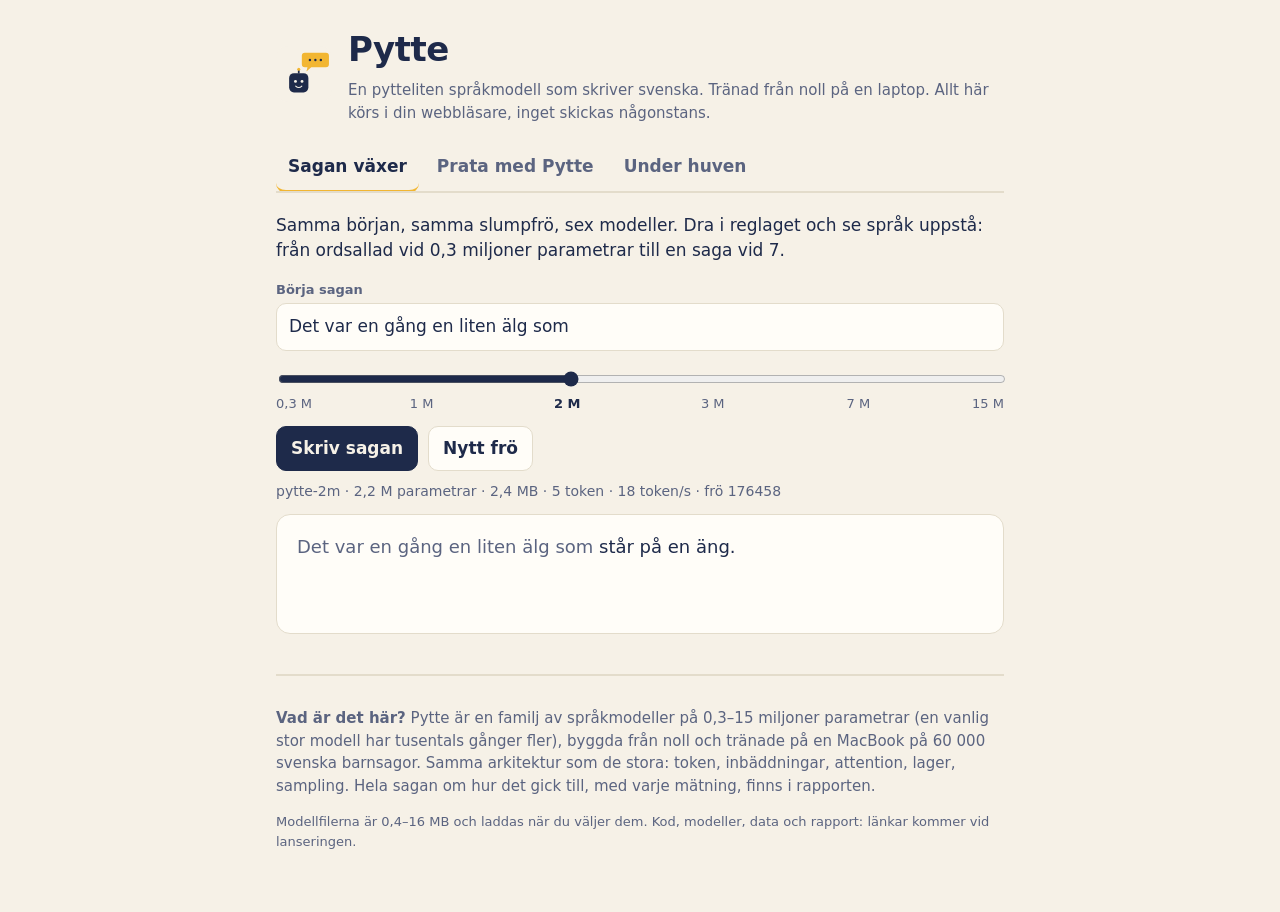
==== web/index.html @ 50e316fb "Pytte: tiny Swedish language models trained from scratch on a MacBook Code (MLX model, tokenizer, tr" ====
<!doctype html>
<html lang="sv">
<head>
  <meta charset="utf-8">
  <meta name="viewport" content="width=device-width, initial-scale=1">
  <title>Pytte</title>
  <meta name="description" content="Pytte: en pytteliten språkmodell som skriver svenska, tränad från noll på en laptop. Körs helt i din webbläsare.">
  <link rel="icon" href="pytte-mark.svg">
  <link rel="stylesheet" href="style.css?v=2">
</head>
<body>
  <header class="top">
    <img class="mark" src="pytte-mark.svg" alt="" width="56" height="56">
    <div>
      <h1>Pytte</h1>
      <p class="tagline">En pytteliten språkmodell som skriver svenska. Tränad från noll på en laptop. Allt här körs i din webbläsare, inget skickas någonstans.</p>
    </div>
  </header>

  <nav class="tabs" role="tablist">
    <button role="tab" aria-selected="true" data-tab="grow">Sagan växer</button>
    <button role="tab" aria-selected="false" data-tab="chat">Prata med Pytte</button>
    <button role="tab" aria-selected="false" data-tab="inside">Under huven</button>
  </nav>

  <!-- ------------------------------------------------ 1. the emergence slider -->
  <section id="tab-grow" class="panel" role="tabpanel">
    <p class="lead">Samma början, samma slumpfrö, sex modeller. Dra i reglaget och se språk uppstå: från ordsallad vid 0,3 miljoner parametrar till en saga vid 7.</p>
    <label class="field">
      <span>Börja sagan</span>
      <input id="grow-prompt" type="text" value="Det var en gång en liten älg som" spellcheck="false" autocomplete="off">
    </label>
    <div class="slider-wrap">
      <input id="grow-size" type="range" min="0" max="5" step="1" value="2" aria-label="Modellstorlek">
      <div class="ticks" id="grow-ticks"></div>
    </div>
    <div class="row">
      <button id="grow-run" class="primary">Skriv sagan</button>
      <button id="grow-reseed" title="Nytt slumpfrö">Nytt frö</button>
      <span id="grow-status" class="status"></span>
    </div>
    <div id="grow-progress" class="progress" hidden><div></div></div>
    <div id="grow-out" class="story" aria-live="polite"></div>
  </section>

  <!-- ------------------------------------------------ 2. chat -->
  <section id="tab-chat" class="panel" role="tabpanel" hidden>
    <p class="lead">Be om en saga: <em>Berätta en saga om en räv som vill flyga.</em> Fråga sedan <em>Vad händer sedan?</em> Modellen är instruktionstränad på begäranden byggda ur sagornas egna recept.</p>
    <div class="row">
      <span class="sizes" id="chat-sizes" role="radiogroup" aria-label="Modellstorlek"></span>
      <button id="chat-reset">Börja om</button>
      <span id="chat-status" class="status"></span>
    </div>
    <div id="chat-progress" class="progress" hidden><div></div></div>
    <div id="chat-log" class="chatlog" aria-live="polite"></div>
    <form id="chat-form" class="chatform">
      <input id="chat-input" type="text" placeholder="Berätta en saga om…" autocomplete="off" spellcheck="false">
      <button class="primary" type="submit">Skicka</button>
    </form>
  </section>

  <!-- ------------------------------------------------ 3. under the hood -->
  <section id="tab-inside" class="panel" role="tabpanel" hidden>
    <p class="lead">Modellen ser inte bokstäver utan token: bitar av ord som tokeniseraren lärt sig från sagorna. Skriv något och se hur det delas upp, och vilka token modellen tror kommer sedan.</p>
    <div class="row">
      <span class="sizes" id="inside-sizes" role="radiogroup" aria-label="Modellstorlek"></span>
      <span id="inside-status" class="status"></span>
    </div>
    <label class="field">
      <span>Text</span>
      <input id="inside-text" type="text" value="Midsommarafton åt Saga en" spellcheck="false" autocomplete="off">
    </label>
    <div id="inside-progress" class="progress" hidden><div></div></div>
    <h3>Token</h3>
    <div id="inside-tokens" class="tokens"></div>
    <h3>Nästa token</h3>
    <div id="inside-probs" class="probs"></div>
  </section>

  <footer>
    <p><strong>Vad är det här?</strong> Pytte är en familj av språkmodeller på 0,3–15 miljoner parametrar (en vanlig stor modell har tusentals gånger fler), byggda från noll och tränade på en MacBook på 60 000 svenska barnsagor. Samma arkitektur som de stora: token, inbäddningar, attention, lager, sampling. Hela sagan om hur det gick till, med varje mätning, finns i rapporten.</p>
    <p class="small">Modellfilerna är 0,4–16 MB och laddas när du väljer dem. Kod, modeller, data och rapport: länkar kommer vid lanseringen.</p>
  </footer>

  <script type="module" src="app.js?v=2"></script>
</body>
</html>
---- web/style.css ----
:root {
  --cream: #F6F1E7; --navy: #1E2A4A; --yellow: #F2B632;
  --ink: #1E2A4A; --muted: #5B6480; --card: #FFFDF8; --line: #E3DCCB; --accent: #F2B632;
  --mono: ui-monospace, "SF Mono", Menlo, Consolas, monospace;
}
* { box-sizing: border-box; }
html { background: var(--cream); }
body {
  margin: 0 auto; max-width: 760px; padding: 24px 16px 48px; color: var(--ink);
  font: 17px/1.5 "Avenir Next", Avenir, "Segoe UI", system-ui, sans-serif;
}
h1 { margin: 0; font-size: 34px; letter-spacing: -0.5px; }
h3 { margin: 20px 0 8px; font-size: 15px; text-transform: uppercase; letter-spacing: 0.06em; color: var(--muted); }
.top { display: flex; gap: 16px; align-items: center; margin-bottom: 20px; }
.mark { border-radius: 12px; flex: none; }
.tagline { margin: 4px 0 0; color: var(--muted); font-size: 15px; }
.tabs { display: flex; gap: 6px; border-bottom: 2px solid var(--line); margin-bottom: 20px; overflow-x: auto; }
.tabs button {
  background: none; border: 0; border-bottom: 3px solid transparent; margin-bottom: -2px; padding: 10px 12px;
  font: inherit; font-weight: 600; color: var(--muted); cursor: pointer; white-space: nowrap;
}
.tabs button[aria-selected="true"] { color: var(--navy); border-bottom-color: var(--yellow); }
.lead { margin: 0 0 16px; }
.lead em { font-style: normal; background: #FBE9B8; padding: 0 4px; border-radius: 4px; }
.field { display: block; margin: 12px 0; }
.field span { display: block; font-size: 13px; font-weight: 600; color: var(--muted); margin-bottom: 4px; }
input[type="text"] {
  width: 100%; padding: 10px 12px; font: inherit; border: 1.5px solid var(--line); border-radius: 10px; background: var(--card); color: var(--ink);
}
input[type="text"]:focus { outline: 2px solid var(--yellow); border-color: var(--yellow); }
.row { display: flex; flex-wrap: wrap; gap: 10px; align-items: center; margin: 12px 0; }
button { font: inherit; font-weight: 600; padding: 9px 14px; border-radius: 10px; border: 1.5px solid var(--line); background: var(--card); color: var(--navy); cursor: pointer; }
button:hover { border-color: var(--navy); }
button.primary { background: var(--navy); color: var(--cream); border-color: var(--navy); }
button.primary:hover { background: #2B3A66; }
button:disabled { opacity: 0.5; cursor: default; }
.status { color: var(--muted); font-size: 14px; }
.progress { height: 6px; background: var(--line); border-radius: 3px; overflow: hidden; margin: 8px 0; }
.progress div { height: 100%; width: 0; background: var(--yellow); transition: width 0.1s; }
.slider-wrap { margin: 18px 0 6px; }
input[type="range"] { width: 100%; accent-color: var(--navy); }
.ticks { display: flex; justify-content: space-between; font-size: 13px; color: var(--muted); font-variant-numeric: tabular-nums; }
.ticks span { width: 0; display: flex; justify-content: center; white-space: nowrap; }
.ticks span:first-child { justify-content: flex-start; }
.ticks span:last-child { justify-content: flex-end; }
.ticks span.on { color: var(--navy); font-weight: 700; }
.story {
  min-height: 120px; padding: 18px 20px; background: var(--card); border: 1.5px solid var(--line); border-radius: 14px;
  white-space: pre-wrap; font-size: 18px; line-height: 1.6;
}
.story .prompt { color: var(--muted); }
.story .cursor { display: inline-block; width: 9px; height: 1.1em; vertical-align: text-bottom; background: var(--yellow); animation: blink 1s steps(2) infinite; }
@keyframes blink { 50% { opacity: 0; } }
.sizes { display: inline-flex; border: 1.5px solid var(--line); border-radius: 10px; overflow: hidden; }
.sizes button { border: 0; border-radius: 0; padding: 7px 11px; font-size: 14px; }
.sizes button + button { border-left: 1.5px solid var(--line); }
.sizes button[aria-checked="true"] { background: var(--navy); color: var(--cream); }
.chatlog { display: flex; flex-direction: column; gap: 10px; min-height: 160px; margin-bottom: 12px; }
.msg { max-width: 88%; padding: 10px 14px; border-radius: 14px; white-space: pre-wrap; line-height: 1.5; }
.msg.user { align-self: flex-end; background: var(--navy); color: var(--cream); border-bottom-right-radius: 4px; }
.msg.bot { align-self: flex-start; background: var(--card); border: 1.5px solid var(--line); border-bottom-left-radius: 4px; }
.msg.bot .who { display: block; font-size: 12px; font-weight: 700; color: var(--muted); margin-bottom: 2px; }
.chatform { display: flex; gap: 8px; }
.chatform input { flex: 1; }
.tokens { display: flex; flex-wrap: wrap; gap: 4px; font-family: var(--mono); font-size: 15px; }
.tok { padding: 3px 6px; border-radius: 6px; white-space: pre; border: 1px solid rgba(30,42,74,0.15); }
.tok small { display: block; font-size: 10px; color: var(--muted); line-height: 1; margin-top: 2px; }
.probs { display: grid; grid-template-columns: max-content 1fr max-content; gap: 6px 10px; align-items: center; font-size: 15px; }
.probs .t { font-family: var(--mono); white-space: pre; background: var(--card); border: 1px solid var(--line); border-radius: 6px; padding: 2px 6px; }
.probs .bar { height: 14px; background: var(--line); border-radius: 7px; overflow: hidden; }
.probs .bar div { height: 100%; background: var(--yellow); }
.probs .p { color: var(--muted); font-variant-numeric: tabular-nums; }
footer { margin-top: 40px; padding-top: 16px; border-top: 2px solid var(--line); color: var(--muted); font-size: 15px; }
footer .small { font-size: 13px; }
@media (max-width: 520px) {
  body { font-size: 16px; padding-top: 16px; }
  h1 { font-size: 28px; }
  .story { font-size: 17px; padding: 14px 16px; }
  .msg { max-width: 95%; }
  .tabs { gap: 0; }
  .tabs button { padding: 10px 8px; font-size: 15px; }
  .ticks { font-size: 12px; }
}
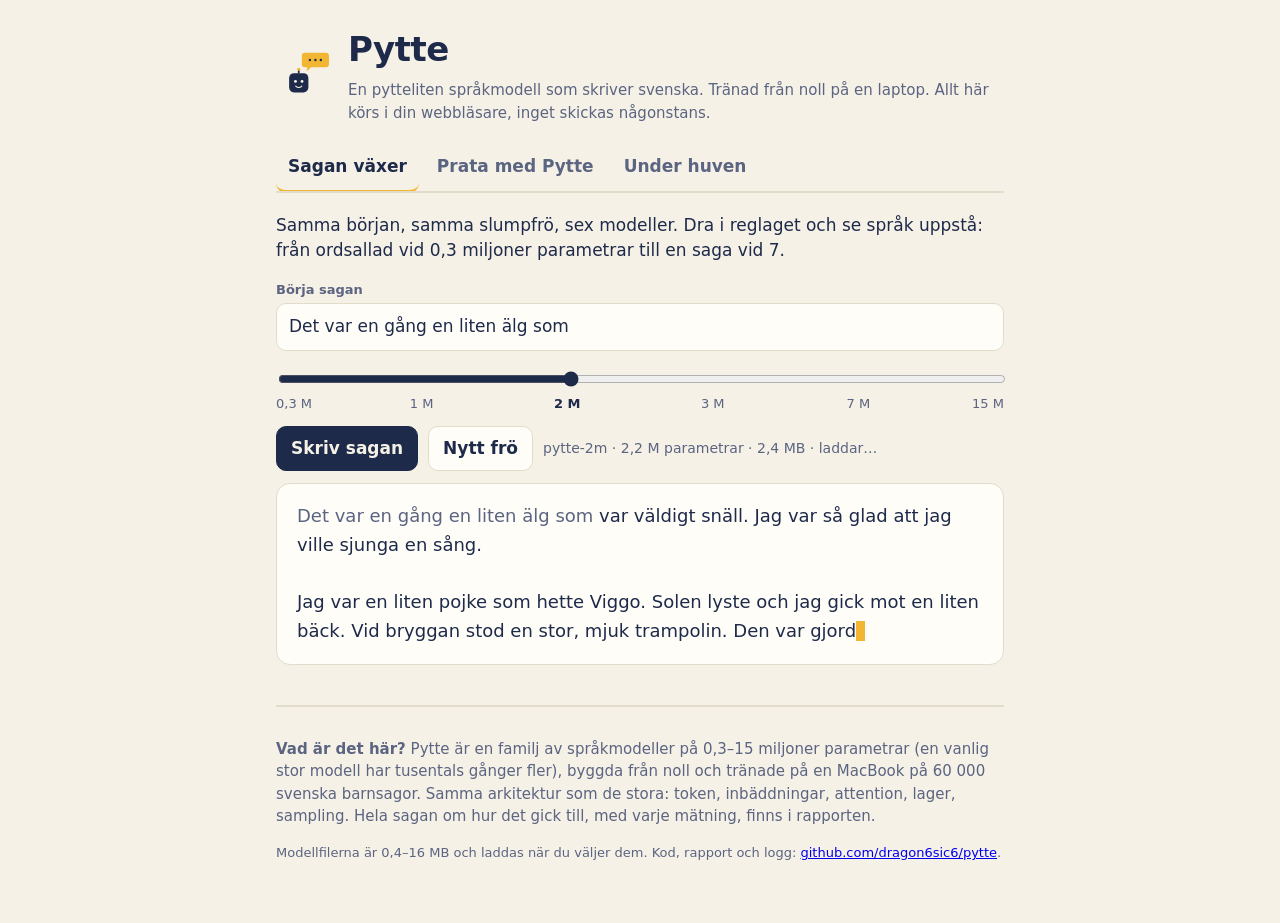
==== commit 192c5e11: "README, demo footer and brief: the repository is public Co-Authored-By: Claude Fable 5.2 <noreply@an" ====
--- a/web/index.html
+++ b/web/index.html
@@ -79,7 +79,7 @@
 
   <footer>
     <p><strong>Vad är det här?</strong> Pytte är en familj av språkmodeller på 0,3–15 miljoner parametrar (en vanlig stor modell har tusentals gånger fler), byggda från noll och tränade på en MacBook på 60 000 svenska barnsagor. Samma arkitektur som de stora: token, inbäddningar, attention, lager, sampling. Hela sagan om hur det gick till, med varje mätning, finns i rapporten.</p>
-    <p class="small">Modellfilerna är 0,4–16 MB och laddas när du väljer dem. Kod, modeller, data och rapport: länkar kommer vid lanseringen.</p>
+    <p class="small">Modellfilerna är 0,4–16 MB och laddas när du väljer dem. Kod, rapport och logg: <a href="https://github.com/dragon6sic6/pytte">github.com/dragon6sic6/pytte</a>.</p>
   </footer>
 
   <script type="module" src="app.js?v=2"></script>
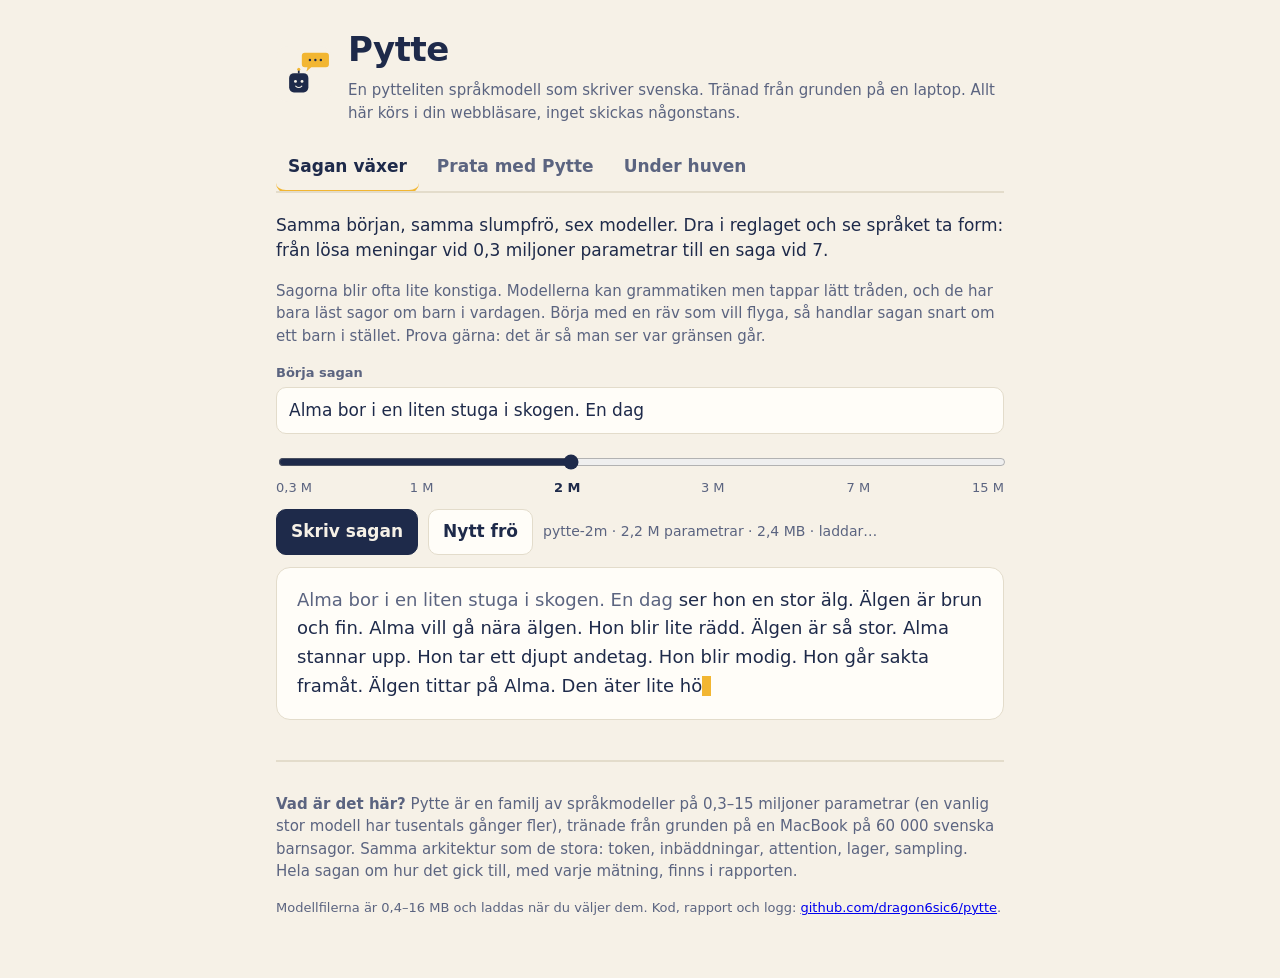
==== commit a2fd3875: "Demo and page copy: examples the models were trained for, and a line on what to expect The page's ow" ====
--- a/web/index.html
+++ b/web/index.html
@@ -4,16 +4,16 @@
   <meta charset="utf-8">
   <meta name="viewport" content="width=device-width, initial-scale=1">
   <title>Pytte</title>
-  <meta name="description" content="Pytte: en pytteliten språkmodell som skriver svenska, tränad från noll på en laptop. Körs helt i din webbläsare.">
+  <meta name="description" content="Pytte: en pytteliten språkmodell som skriver svenska, tränad från grunden på en laptop. Körs helt i din webbläsare.">
   <link rel="icon" href="pytte-mark.svg">
-  <link rel="stylesheet" href="style.css?v=2">
+  <link rel="stylesheet" href="style.css?v=3">
 </head>
 <body>
   <header class="top">
     <img class="mark" src="pytte-mark.svg" alt="" width="56" height="56">
     <div>
       <h1>Pytte</h1>
-      <p class="tagline">En pytteliten språkmodell som skriver svenska. Tränad från noll på en laptop. Allt här körs i din webbläsare, inget skickas någonstans.</p>
+      <p class="tagline">En pytteliten språkmodell som skriver svenska. Tränad från grunden på en laptop. Allt här körs i din webbläsare, inget skickas någonstans.</p>
     </div>
   </header>
 
@@ -25,10 +25,11 @@
 
   <!-- ------------------------------------------------ 1. the emergence slider -->
   <section id="tab-grow" class="panel" role="tabpanel">
-    <p class="lead">Samma början, samma slumpfrö, sex modeller. Dra i reglaget och se språk uppstå: från ordsallad vid 0,3 miljoner parametrar till en saga vid 7.</p>
+    <p class="lead">Samma början, samma slumpfrö, sex modeller. Dra i reglaget och se språket ta form: från lösa meningar vid 0,3 miljoner parametrar till en saga vid 7.</p>
+    <p class="lead expect">Sagorna blir ofta lite konstiga. Modellerna kan grammatiken men tappar lätt tråden, och de har bara läst sagor om barn i vardagen. Börja med en räv som vill flyga, så handlar sagan snart om ett barn i stället. Prova gärna: det är så man ser var gränsen går.</p>
     <label class="field">
       <span>Börja sagan</span>
-      <input id="grow-prompt" type="text" value="Det var en gång en liten älg som" spellcheck="false" autocomplete="off">
+      <input id="grow-prompt" type="text" value="Alma bor i en liten stuga i skogen. En dag" spellcheck="false" autocomplete="off">
     </label>
     <div class="slider-wrap">
       <input id="grow-size" type="range" min="0" max="5" step="1" value="2" aria-label="Modellstorlek">
@@ -45,7 +46,7 @@
 
   <!-- ------------------------------------------------ 2. chat -->
   <section id="tab-chat" class="panel" role="tabpanel" hidden>
-    <p class="lead">Be om en saga: <em>Berätta en saga om en räv som vill flyga.</em> Fråga sedan <em>Vad händer sedan?</em> Modellen är instruktionstränad på begäranden byggda ur sagornas egna recept.</p>
+    <p class="lead">Be om en saga: <em>Berätta en saga om Freja och en katt som utspelar sig på en bondgård.</em> Fråga sedan <em>Vad händer sedan?</em> Pytte kan bara en sak, sagor för små barn. Sagorna handlar om ett barn, och Pytte följer namnet och platsen du ger oftare än föremålet.</p>
     <div class="row">
       <span class="sizes" id="chat-sizes" role="radiogroup" aria-label="Modellstorlek"></span>
       <button id="chat-reset">Börja om</button>
@@ -78,10 +79,10 @@
   </section>
 
   <footer>
-    <p><strong>Vad är det här?</strong> Pytte är en familj av språkmodeller på 0,3–15 miljoner parametrar (en vanlig stor modell har tusentals gånger fler), byggda från noll och tränade på en MacBook på 60 000 svenska barnsagor. Samma arkitektur som de stora: token, inbäddningar, attention, lager, sampling. Hela sagan om hur det gick till, med varje mätning, finns i rapporten.</p>
+    <p><strong>Vad är det här?</strong> Pytte är en familj av språkmodeller på 0,3–15 miljoner parametrar (en vanlig stor modell har tusentals gånger fler), tränade från grunden på en MacBook på 60 000 svenska barnsagor. Samma arkitektur som de stora: token, inbäddningar, attention, lager, sampling. Hela sagan om hur det gick till, med varje mätning, finns i rapporten.</p>
     <p class="small">Modellfilerna är 0,4–16 MB och laddas när du väljer dem. Kod, rapport och logg: <a href="https://github.com/dragon6sic6/pytte">github.com/dragon6sic6/pytte</a>.</p>
   </footer>
 
-  <script type="module" src="app.js?v=2"></script>
+  <script type="module" src="app.js?v=3"></script>
 </body>
 </html>
--- a/web/style.css
+++ b/web/style.css
@@ -21,6 +21,7 @@
 }
 .tabs button[aria-selected="true"] { color: var(--navy); border-bottom-color: var(--yellow); }
 .lead { margin: 0 0 16px; }
+.lead.expect { color: var(--muted); font-size: 15px; }
 .lead em { font-style: normal; background: #FBE9B8; padding: 0 4px; border-radius: 4px; }
 .field { display: block; margin: 12px 0; }
 .field span { display: block; font-size: 13px; font-weight: 600; color: var(--muted); margin-bottom: 4px; }
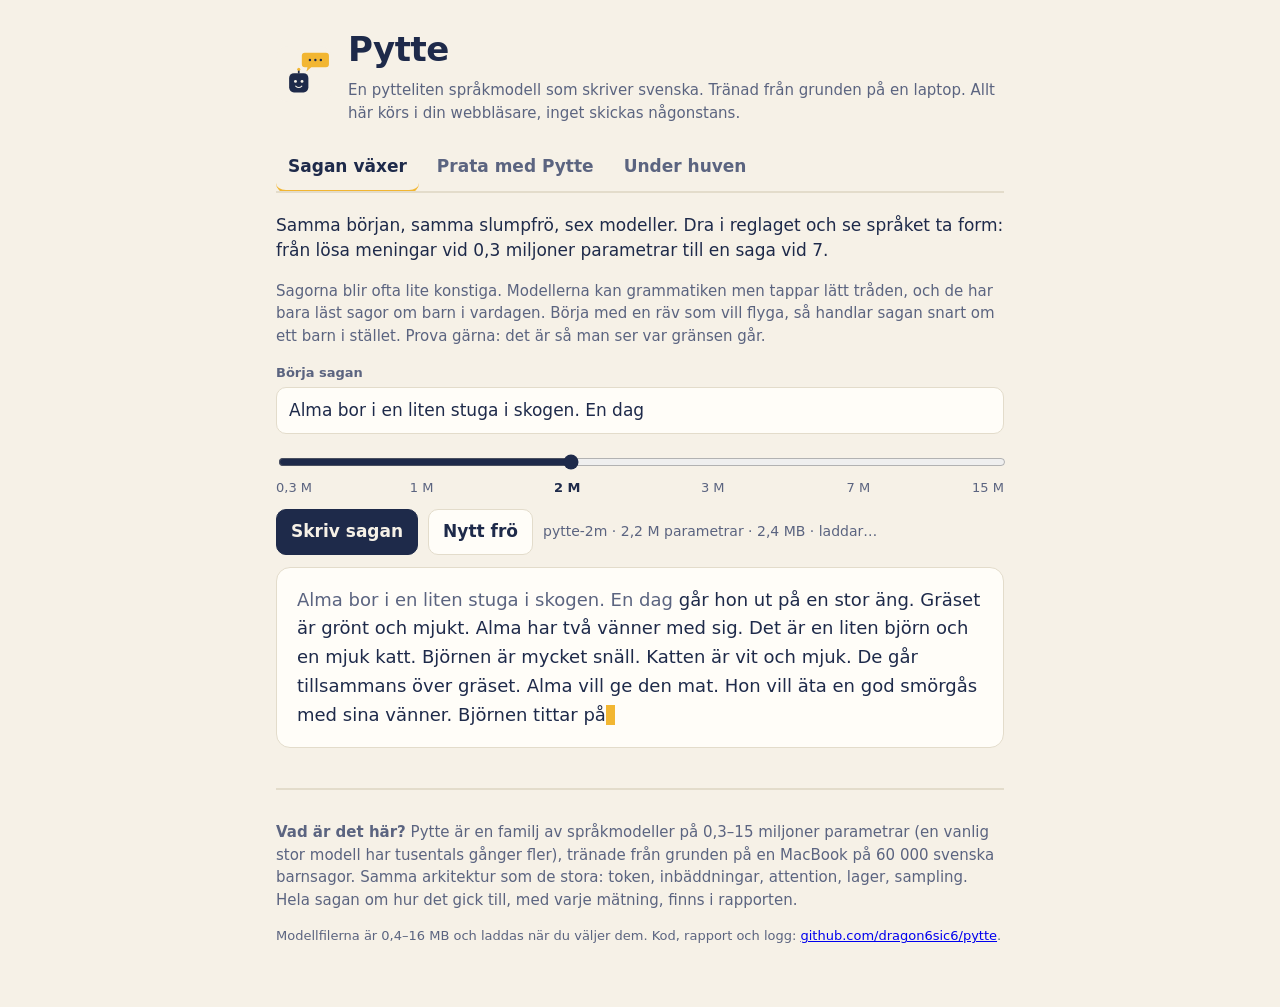
==== commit 8b9eac94: "Inuti Pytte: a page that shows what the model computes, and a corrected claim about the browser runt" ====
--- a/web/index.html
+++ b/web/index.html
@@ -83,6 +83,6 @@
     <p class="small">Modellfilerna är 0,4–16 MB och laddas när du väljer dem. Kod, rapport och logg: <a href="https://github.com/dragon6sic6/pytte">github.com/dragon6sic6/pytte</a>.</p>
   </footer>
 
-  <script type="module" src="app.js?v=3"></script>
+  <script type="module" src="app.js?v=5"></script>
 </body>
 </html>
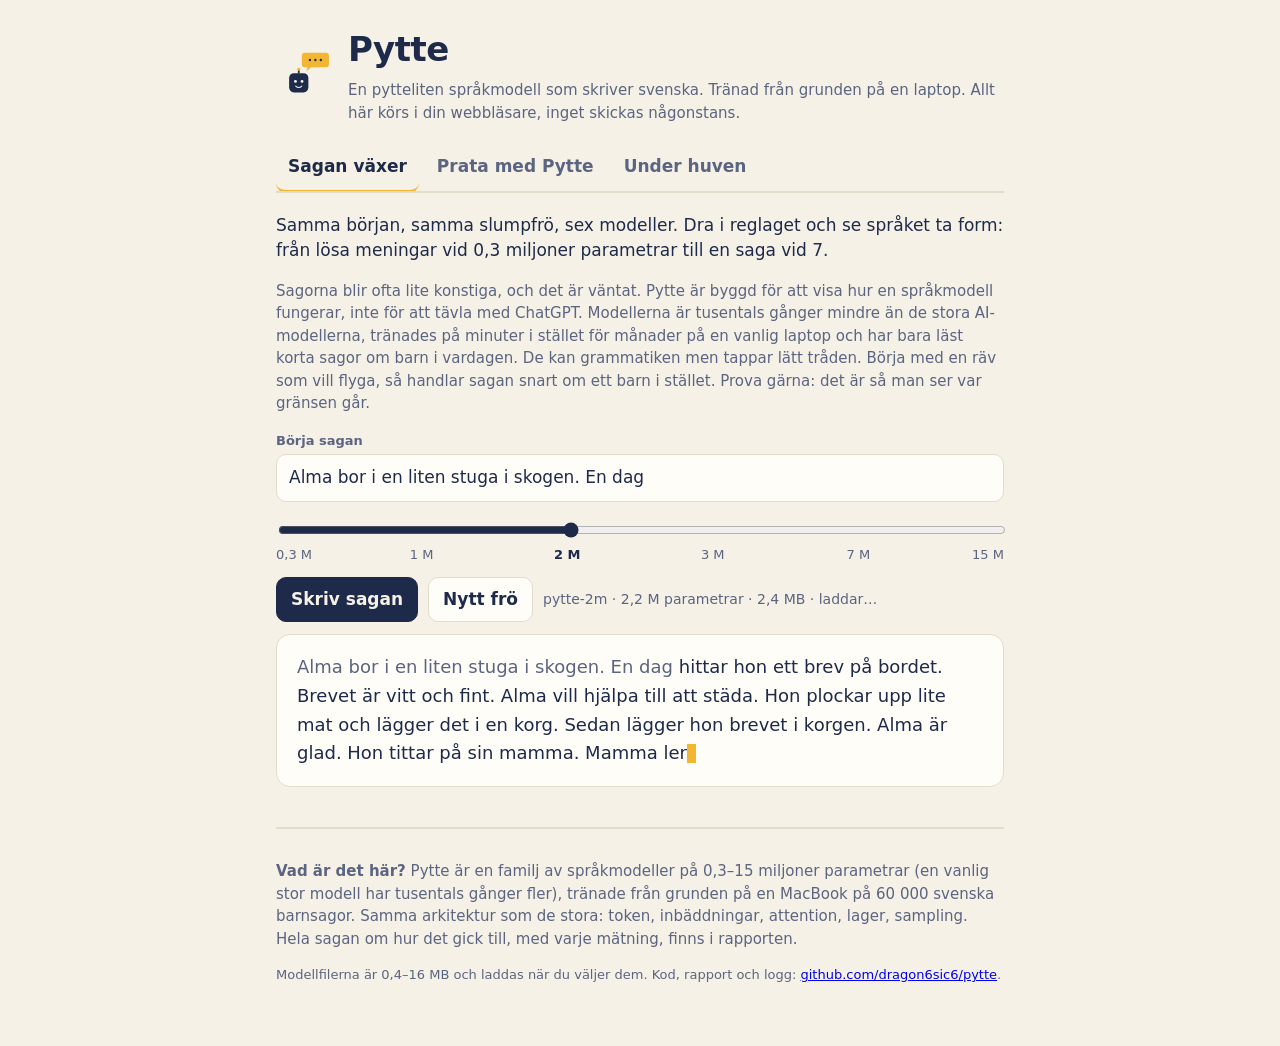
==== commit ea1afa5b: "Demo and page copy: the expectation note as it now reads on the site Co-Authored-By: Claude Fable 5." ====
--- a/web/index.html
+++ b/web/index.html
@@ -26,7 +26,7 @@
   <!-- ------------------------------------------------ 1. the emergence slider -->
   <section id="tab-grow" class="panel" role="tabpanel">
     <p class="lead">Samma början, samma slumpfrö, sex modeller. Dra i reglaget och se språket ta form: från lösa meningar vid 0,3 miljoner parametrar till en saga vid 7.</p>
-    <p class="lead expect">Sagorna blir ofta lite konstiga. Modellerna kan grammatiken men tappar lätt tråden, och de har bara läst sagor om barn i vardagen. Börja med en räv som vill flyga, så handlar sagan snart om ett barn i stället. Prova gärna: det är så man ser var gränsen går.</p>
+    <p class="lead expect">Sagorna blir ofta lite konstiga, och det är väntat. Pytte är byggd för att visa hur en språkmodell fungerar, inte för att tävla med ChatGPT. Modellerna är tusentals gånger mindre än de stora AI-modellerna, tränades på minuter i stället för månader på en vanlig laptop och har bara läst korta sagor om barn i vardagen. De kan grammatiken men tappar lätt tråden. Börja med en räv som vill flyga, så handlar sagan snart om ett barn i stället. Prova gärna: det är så man ser var gränsen går.</p>
     <label class="field">
       <span>Börja sagan</span>
       <input id="grow-prompt" type="text" value="Alma bor i en liten stuga i skogen. En dag" spellcheck="false" autocomplete="off">
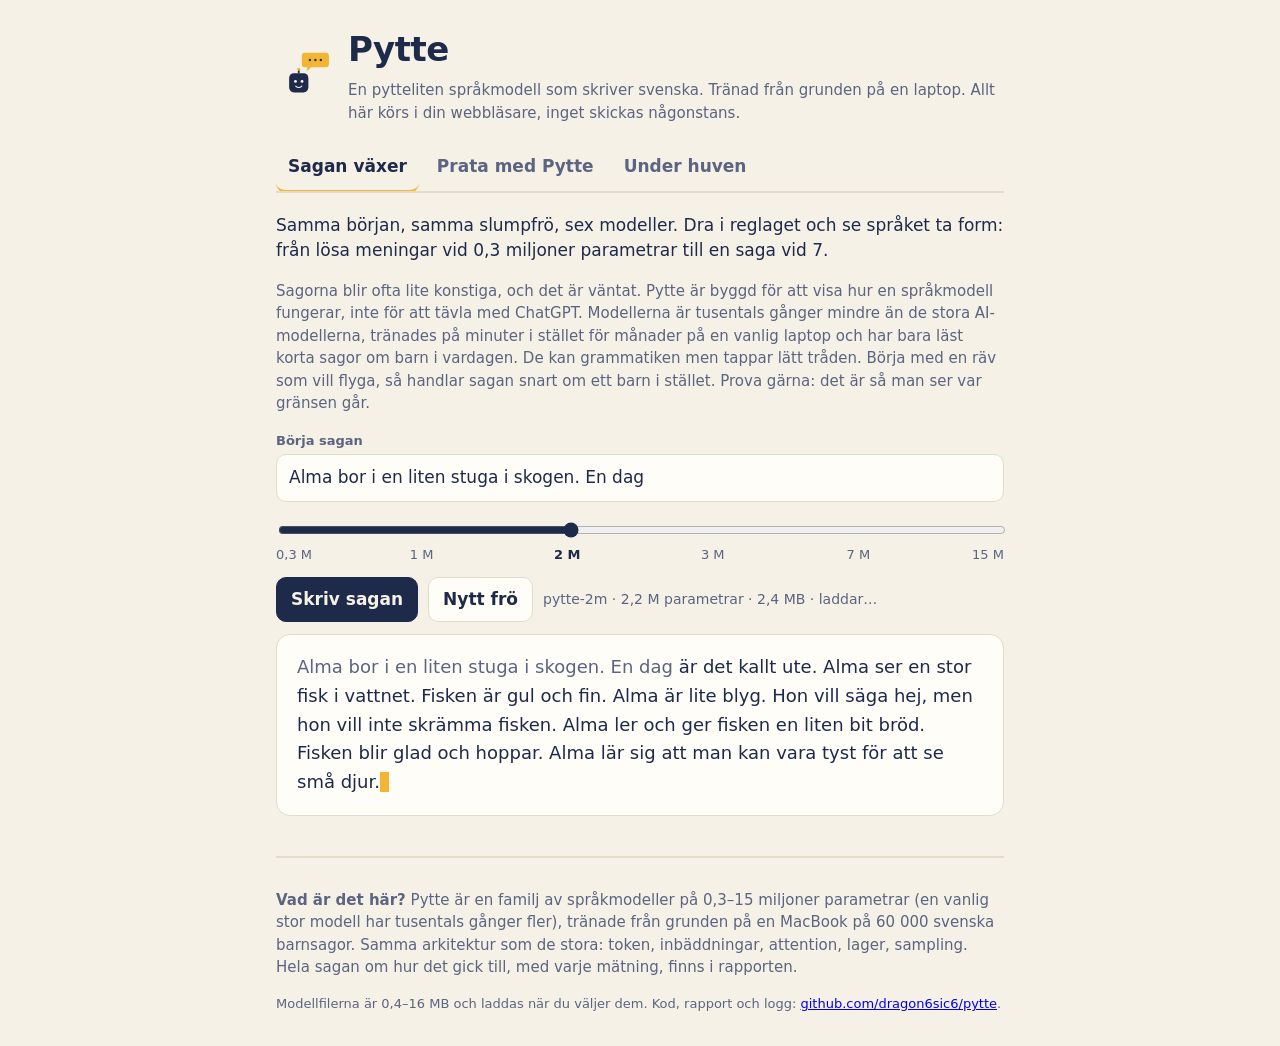
==== commit 3a67caa2: "Inuti Pytte: the diagram built in as a live map, the site's look, and a worker race fixed inuti.html" ====
--- a/web/index.html
+++ b/web/index.html
@@ -83,6 +83,6 @@
     <p class="small">Modellfilerna är 0,4–16 MB och laddas när du väljer dem. Kod, rapport och logg: <a href="https://github.com/dragon6sic6/pytte">github.com/dragon6sic6/pytte</a>.</p>
   </footer>
 
-  <script type="module" src="app.js?v=5"></script>
+  <script type="module" src="app.js?v=7"></script>
 </body>
 </html>
